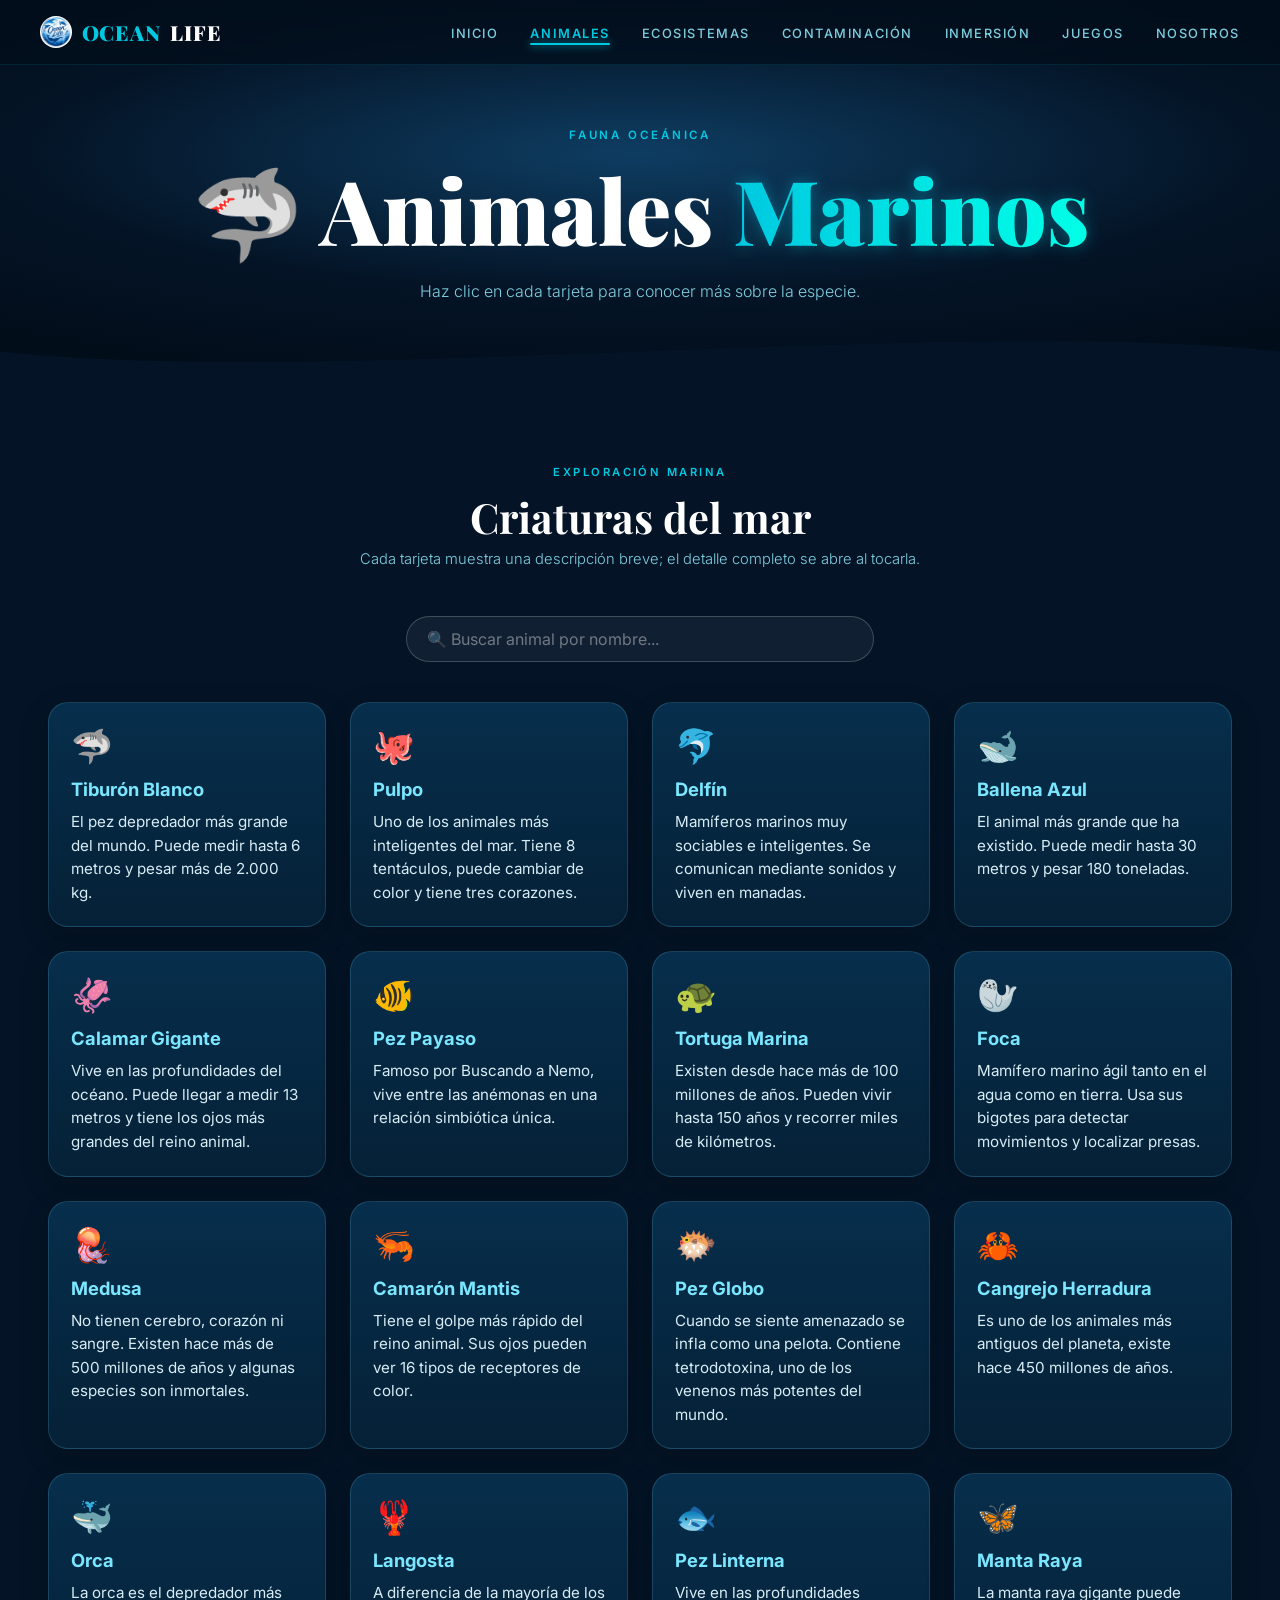
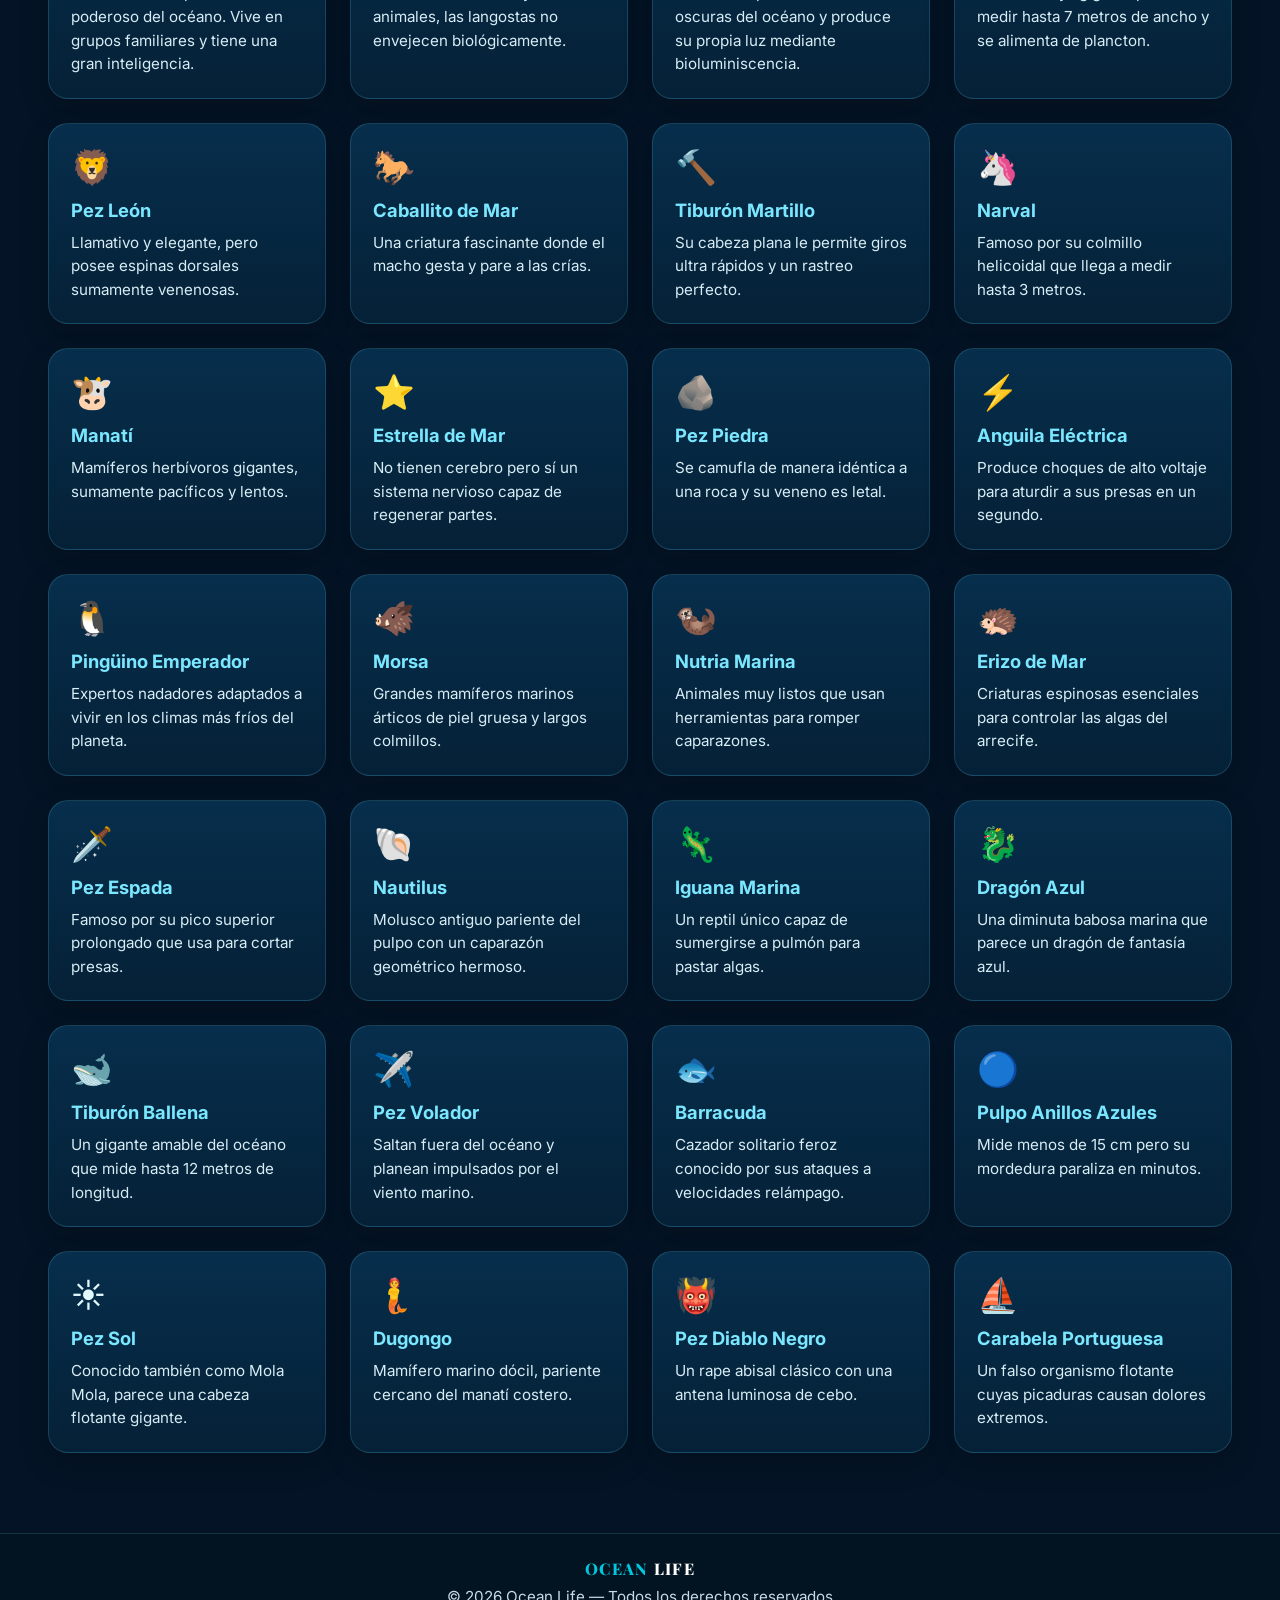
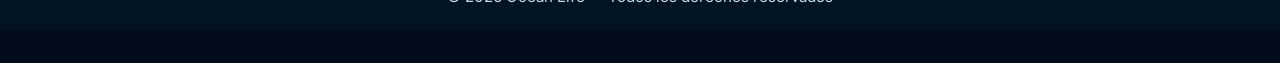
==== animales.html @ f6047b39 "Add files via upload" ====
<!DOCTYPE html>
<html lang="es">
<head>
  <meta charset="UTF-8" />
  <meta name="viewport" content="width=device-width, initial-scale=1.0"/>
  <title>Animales - Ocean Life</title>
  <link href="https://fonts.googleapis.com/css2?family=Playfair+Display:wght=700;900&family=Inter:wght=300;400;500;600&display=swap" rel="stylesheet"/>
  <link rel="stylesheet" href="Css/estilos.css"/>
  <style>
    .search-container {
      max-width: 500px;
      margin: 0 auto 2.5rem auto;
      padding: 0 1rem;
    }
    .search-input {
      width: 100%;
      padding: 12px 20px;
      font-size: 16px;
      font-family: 'Inter', sans-serif;
      color: #fff;
      background: rgba(255, 255, 255, 0.05);
      border: 1px solid rgba(255, 255, 255, 0.2);
      border-radius: 30px;
      outline: none;
      transition: all 0.3s ease;
      box-sizing: border-box;
    }
    .search-input:focus {
      background: rgba(255, 255, 255, 0.1);
      border-color: #3b82f6; 
      box-shadow: 0 0 15px rgba(59, 130, 246, 0.3);
    }
    .search-input::placeholder {
      color: rgba(255, 255, 255, 0.4);
    }
    .modal-img {
      width: 100%;
      height: 220px;
      object-fit: cover;
      object-position: center;
      display: block;
    }
  </style>
</head>
<body>
  <div id="scroll-progress-bar"></div>
<nav>
    <a href="index.html" class="nav-logo">
      <img src="Img/logo.png" alt="logo" style="width:32px;border-radius:50%;">
      OCEAN <span>LIFE</span>
    </a>
    <ul class="nav-links">
      <li><a href="index.html">Inicio</a></li>
      <li><a href="animales.html" class="active">Animales</a></li>
      <li><a href="ecosistemas.html">Ecosistemas</a></li>
      <li><a href="contaminacion.html">Contaminación</a></li>
      <li><a href="inmersion.html">Inmersión</a></li>
      <li><a href="juegos.html">Juegos</a></li>
      <li><a href="nosotros.html">Nosotros</a></li>
    </ul>
  </nav>

  <section class="hero" style="min-height:40vh; padding-top:8rem;">
    <p class="hero-eyebrow">Fauna oceánica</p>
    <h1>🦈 Animales <em>Marinos</em></h1>
    <p class="hero-sub">Haz clic en cada tarjeta para conocer más sobre la especie.</p>
    <div class="hero-wave">
      <svg viewBox="0 0 1440 80" xmlns="http://www.w3.org/2000/svg" preserveAspectRatio="none">
        <path d="M0,40 C360,80 1080,0 1440,40 L1440,80 L0,80 Z" fill="#041426"/>
      </svg>
    </div>
  </section>

  <section class="explore">
    <p class="section-label">Exploración marina</p>
    <h2>Criaturas del mar</h2>
    <p class="explore-sub">Cada tarjeta muestra una descripción breve; el detalle completo se abre al tocarla.</p>

    <div class="search-container">
      <input type="text" id="buscador" class="search-input" placeholder="🔍 Buscar animal por nombre...">
    </div>

    <div class="cards" id="cards-container">

      <div class="card" data-title="Tiburón Blanco" data-icon="🦈" data-img="Img/tiburon_blanco.jpeg" data-short="El pez depredador más grande del mundo." data-habitat="Océanos templados y cálidos." data-features="Puede medir hasta 6 metros y pesa más de 2.000 kg. Tiene varias hileras de dientes que se reemplazan continuamente." data-food="Peces, focas y otros animales marinos." data-extra="A pesar de su fama, los ataques a humanos son muy raros.">
        <div class="card-icon">🦈</div><h3>Tiburón Blanco</h3><p>El pez depredador más grande del mundo. Puede medir hasta 6 metros y pesar más de 2.000 kg.</p>
      </div>

      <div class="card" data-title="Pulpo" data-icon="🐙" data-img="Img/pulpo.jpeg" data-short="Uno de los animales más inteligentes del mar." data-habitat="Arrecifes, fondos marinos y cuevas submarinas." data-features="Tiene 8 brazos, cambia de color y posee tres corazones." data-food="Crustáceos, moluscos y peces pequeños." data-extra="Puede abrir frascos, resolver laberintos y usar herramientas.">
        <div class="card-icon">🐙</div><h3>Pulpo</h3><p>Uno de los animales más inteligentes del mar. Tiene 8 tentáculos, puede cambiar de color y tiene tres corazones.</p>
      </div>

      <div class="card" data-title="Delfín" data-icon="🐬" data-img="Img/delfin.jpeg" data-short="Mamíferos marinos sociables e inteligentes." data-habitat="Aguas cálidas y templadas de los océanos." data-features="Se comunican con sonidos y viven en grupos llamados manadas." data-food="Peces y calamares." data-extra="Usan ecolocalización para navegar y cazar.">
        <div class="card-icon">🐬</div><h3>Delfín</h3><p>Mamíferos marinos muy sociables e inteligentes. Se comunican mediante sonidos y viven en manadas.</p>
      </div>

      <div class="card" data-title="Ballena Azul" data-icon="🐋" data-img="Img/ballena_jorobada.jpeg" data-short="El animal más grande que ha existido en la Tierra." data-habitat="Océanos de todo el mundo." data-features="Puede medir hasta 30 metros y pesar unas 180 toneladas." data-food="Krill." data-extra="Sus cantos pueden escucharse a grandes distancias.">
        <div class="card-icon">🐋</div><h3>Ballena Azul</h3><p>El animal más grande que ha existido. Puede medir hasta 30 metros y pesar 180 toneladas.</p>
      </div>

      <div class="card" data-title="Calamar Gigante" data-icon="🦑" data-img="Img/calamar_gigante.jfif" data-short="Vive en las profundidades del océano." data-habitat="Zonas abisales profundas y oscuras." data-features="Puede medir hasta 13 metros y tiene ojos enormes." data-food="Peces y otros animales marinos." data-extra="Es una de las criaturas más misteriosas del océano.">
        <div class="card-icon">🦑</div><h3>Calamar Gigante</h3><p>Vive en las profundidades del océano. Puede llegar a medir 13 metros y tiene los ojos más grandes del reino animal.</p>
      </div>

      <div class="card" data-title="Pez Payaso" data-icon="🐠" data-img="Img/pez_payaso.jfif" data-short="Vive entre anémonas en una relación simbiótica." data-habitat="Arrecifes de coral del Indo-Pacífico." data-features="Posee una mucosidad que lo protege de las picaduras de la anémona." data-food="Pequeños invertebrados y restos orgánicos." data-extra="Todos nacen machos y pueden cambiar de sexo si hace falta.">
        <div class="card-icon">🐠</div><h3>Pez Payaso</h3><p>Famoso por Buscando a Nemo, vive entre las anémonas en una relación simbiótica única.</p>
      </div>

      <div class="card" data-title="Tortuga Marina" data-icon="🐢" data-img="Img/tortugas-marinas.jpg" data-short="Existe desde hace millones de años." data-habitat="Océanos tropicales y subtropicales." data-features="Puede vivir más de 100 años y recorrer grandes distancias." data-food="Algas, medusas, esponjas o crustáceos, según la especie." data-extra="Las hembras vuelven a la playa donde nacieron para poner sus huevos.">
        <div class="card-icon">🐢</div><h3>Tortuga Marina</h3><p>Existen desde hace más de 100 millones de años. Pueden vivir hasta 150 años y recorrer miles de kilómetros.</p>
      </div>

      <div class="card" data-title="Foca" data-icon="🦭" data-img="Img/foca.jfif" data-short="Mamífero marino ágil en agua y tierra." data-habitat="Costas frías y zonas polares." data-features="Usa sus bigotes para detectar movimientos y localizar presas." data-food="Peces y crustáceos." data-extra="Es una excelente buceadora y puede reducir su ritmo cardíaco bajo el agua.">
        <div class="card-icon">🦭</div><h3>Foca</h3><p>Mamífero marino ágil tanto en el agua como en tierra. Usa sus bigotes para detectar movimientos y localizar presas.</p>
      </div>

      <div class="card" data-title="Medusa" data-icon="🪼" data-img="Img/medusa.jfif" data-short="No tiene cerebro, corazón ni sangre." data-habitat="Todos los océanos del mundo." data-features="Su cuerpo es gelatinoso y está compuesto en gran parte por agua." data-food="Plancton y pequeños organismos." data-extra="Algunas especies pueden revertir su ciclo de vida.">
        <div class="card-icon">🪼</div><h3>Medusa</h3><p>No tienen cerebro, corazón ni sangre. Existen hace más de 500 millones de años y algunas especies son inmortales.</p>
      </div>

      <div class="card" data-title="Camarón Mantis" data-icon="🦐" data-img="Img/camaron mantis.jfif" data-short="Tiene uno de los golpes más rápidos del reino animal." data-habitat="Aguas tropicales y arrecifes." data-features="Posee ojos con visión de colores muy avanzada." data-food="Crustáceos, moluscos y peces pequeños." data-extra="Su golpe es tan fuerte que puede romper caparazones y vidrio de acuarios.">
        <div class="card-icon">🦐</div><h3>Camarón Mantis</h3><p>Tiene el golpe más rápido del reino animal. Sus ojos pueden ver 16 tipos de receptores de color.</p>
      </div>

      <div class="card" data-title="Pez Globo" data-icon="🐡" data-img="Img/pez_globo.jfif" data-short="Se infla para defenderse." data-habitat="Aguas tropicales y subtropicales." data-features="Posee tetrodotoxina, un veneno muy potente." data-food="Moluscos y pequeños invertebrados." data-extra="En Japón se prepara en el plato llamado fugu.">
        <div class="card-icon">🐡</div><h3>Pez Globo</h3><p>Cuando se siente amenazado se infla como una pelota. Contiene tetrodotoxina, uno de los venenos más potentes del mundo.</p>
      </div>

      <div class="card" data-title="Cangrejo Herradura" data-icon="🦀" data-img="Img/cangrejo_herradura.jfif" data-short="Es uno de los animales más antiguos del planeta." data-habitat="Fondos arenosos y costas poco profundas." data-features="Tiene sangre azul y aspecto de fósil viviente." data-food="Gusanos, moluscos y pequeños animales." data-extra="Su sangre se usa en medicina para detectar toxinas bacterianas.">
        <div class="card-icon">🦀</div><h3>Cangrejo Herradura</h3><p>Es uno de los animales más antiguos del planeta, existe hace 450 millones de años.</p>
      </div>

      <div class="card" data-title="Orca" data-icon="🐳" data-img="Img/orca.jfif" data-short="El depredador más poderoso del océano." data-habitat="Océanos fríos y templados." data-features="Vive en grupos familiares y tiene gran inteligencia." data-food="Peces, focas, pingüinos y otros mamíferos marinos." data-extra="Es una especie muy social y organizada.">
        <div class="card-icon">🐳</div><h3>Orca</h3><p>La orca es el depredador más poderoso del océano. Vive en grupos familiares y tiene una gran inteligencia.</p>
      </div>

      <div class="card" data-title="Langosta" data-icon="🦞" data-img="Img/langosta.jfif" data-short="Puede vivir muchísimos años." data-habitat="Fondos marinos rocosos." data-features="Crecen durante toda su vida y mudan su caparazón." data-food="Moluscos, peces y restos orgánicos." data-extra="Algunas pueden vivir más de 100 años.">
        <div class="card-icon">🦞</div><h3>Langosta</h3><p>A diferencia de la mayoría de los animales, las langostas no envejecen biológicamente.</p>
      </div>

      <div class="card" data-title="Pez Linterna" data-icon="🐟" data-img="Img/pez_linterna.jfif" data-short="Produce luz en las profundidades." data-habitat="Zonas abisales oscuras." data-features="Tiene fotóforos que emiten bioluminiscencia." data-food="Pequeños peces y crustáceos." data-extra="Usa su luz para atraer presas.">
        <div class="card-icon">🐟</div><h3>Pez Linterna</h3><p>Vive en las profundidades oscuras del océano y produce su propia luz mediante bioluminiscencia.</p>
      </div>

      <div class="card" data-title="Manta Raya" data-icon="🦋" data-img="Img/mantaraya.jfif" data-short="Es pacífica y elegante." data-habitat="Aguas tropicales y subtropicales." data-features="Puede medir hasta 7 metros de ancho." data-food="Plancton." data-extra="Nada con movimientos muy suaves y amplios.">
        <div class="card-icon">🦋</div><h3>Manta Raya</h3><p>La manta raya gigante puede medir hasta 7 metros de ancho y se alimenta de plancton.</p>
      </div>

      <div class="card" data-title="Pez León" data-icon="🦁" data-img="Img/pez leon.webp" data-short="Hermoso pero muy peligroso y venenoso." data-habitat="Arrecifes de coral del Indopacífico." data-features="Tiene espinas flotantes cargadas con poderosas toxinas." data-food="Peces pequeños y crustáceos." data-extra="Es una especie invasora problemática en el Mar Caribe.">
        <div class="card-icon">🦁</div><h3>Pez León</h3><p>Llamativo y elegante, pero posee espinas dorsales sumamente venenosas.</p>
      </div>

      <div class="card" data-title="Caballito de Mar" data-icon="🐎" data-img="Img/caballito de mar.jpg" data-short="El único animal donde el padre da a luz." data-habitat="Aguas poco profundas y praderas marinas." data-features="Tiene cola prensil para sujetarse y ojos independientes." data-food="Pequeños crustáceos flotantes." data-extra="La hembra deposita los huevos en la bolsa del macho.">
        <div class="card-icon">🐎</div><h3>Caballito de Mar</h3><p>Una criatura fascinante donde el macho gesta y pare a las crías.</p>
      </div>

      <div class="card" data-title="Tiburón Martillo" data-icon="🔨" data-img="Img/tiburon martillo.jfif" data-short="Su cabeza le da una visión de 360 grados." data-habitat="Aguas templadas y tropicales del mundo." data-features="Cabeza expandida en forma de T con ojos en los extremos." data-food="Rayas, calamares y otros peces." data-extra="Usa su extraña cabeza para rastrear campos eléctricos.">
        <div class="card-icon">🔨</div><h3>Tiburón Martillo</h3><p>Su cabeza plana le permite giros ultra rápidos y un rastreo perfecto.</p>
      </div>

      <div class="card" data-title="Narval" data-icon="🦄" data-img="Img/narval.jfif" data-short="El unicornio de los océanos árticos." data-habitat="Aguas frías del Océano Ártico." data-features="Los machos desarrollan un colmillo largo y retorcido." data-food="Bacalao, calamares y camarones." data-extra="Su cuerno es en realidad un diente lleno de nervios.">
        <div class="card-icon">🦄</div><h3>Narval</h3><p>Famoso por su colmillo helicoidal que llega a medir hasta 3 metros.</p>
      </div>

      <div class="card" data-title="Manatí" data-icon="🐮" data-img="Img/manati.jfif" data-short="Conocidos tiernamente como vacas marinas." data-habitat="Ríos lentos, estuarios y costas tropicales." data-features="Cuerpo robusto, piel grisácea y una cola en forma de cuchara." data-food="Hierbas marinas y plantas acuáticas." data-extra="Pasan hasta ocho horas al día comiendo vegetación.">
        <div class="card-icon">🐮</div><h3>Manatí</h3><p>Mamíferos herbívoros gigantes, sumamente pacíficos y lentos.</p>
      </div>

      <div class="card" data-title="Estrella de Mar" data-icon="⭐" data-img="Img/estrella de mar.jfif" data-short="Puede regenerar sus brazos perdidos." data-habitat="Fondos marinos de todos los océanos." data-features="Carecen de sangre y usan agua marina para bombear nutrientes." data-food="Moluscos como almejas y mejillones." data-extra="Si pierde un brazo, le crece uno nuevo en meses.">
        <div class="card-icon">⭐</div><h3>Estrella de Mar</h3><p>No tienen cerebro pero sí un sistema nervioso capaz de regenerar partes.</p>
      </div>

      <div class="card" data-title="Pez Piedra" data-icon="🪨" data-img="Img/pez piedra.jfif" data-short="El pez más venenoso de todo el mundo." data-habitat="Fondos rocosos o coralinos del Indopacífico." data-features="Camuflaje perfecto idéntico a una roca marina viva." data-food="Peces pequeños y camarones al acecho." data-extra="Su veneno puede ser mortal para los humanos si pisás uno.">
        <div class="card-icon">🪨</div><h3>Pez Piedra</h3><p>Se camufla de manera idéntica a una roca y su veneno es letal.</p>
      </div>

      <div class="card" data-title="Anguila Eléctrica" data-icon="⚡" data-img="Img/anguila electrica.jfif" data-short="Capaz de generar fuertes descargas eléctricas." data-habitat="Cuencas fluviales costeras y aguas densas." data-features="Órganos especiales que producen hasta 600 voltios." data-food="Peces, anfibios y aves pequeñas." data-extra="Usan la electricidad para cazar and defenderse.">
        <div class="card-icon">⚡</div><h3>Anguila Eléctrica</h3><p>Produce choques de alto voltaje para aturdir a sus presas en un segundo.</p>
      </div>

      <div class="card" data-title="Pingüino Emperador" data-icon="🐧" data-img="Img/pinguino emperador.jfif" data-short="Aves que cambiaron el vuelo por el nado." data-habitat="Las heladas costas de la Antártida." data-features="Plumaje denso e impermeable que los aísla del frío." data-food="Peces, krill y calamares." data-extra="Pueden sumergirse a más de 500 metros bajo el agua.">
        <div class="card-icon">🐧</div><h3>Pingüino Emperador</h3><p>Expertos nadadores adaptados a vivir en los climas más fríos del planeta.</p>
      </div>

      <div class="card" data-title="Morsa" data-icon="🐗" data-img="Img/morsa.jfif" data-short="Reconocibles por sus gigantescos colmillos." data-habitat="Regiones polares y mares árticos." data-features="Grandes colmillos de marfil y bigotes muy gruesos." data-food="Almejas, caracoles y organismos del fondo." data-extra="Usan sus colmillos para trepar al hielo y defenderse.">
        <div class="card-icon">🐗</div><h3>Morsa</h3><p>Grandes mamíferos marinos árticos de piel gruesa y largos colmillos.</p>
      </div>

      <div class="card" data-title="Nutria Marina" data-icon="🦦" data-img="Img/nutria.jfif" data-short="Usan piedras para abrir sus alimentos." data-habitat="Bosques de kelp y costas del Pacífico Norte." data-features="El pelaje más denso de todo el reino animal." data-food="Erizos de mar, cangrejos y almejas." data-extra="Duermen flotando de espaldas agarradas de algas.">
        <div class="card-icon">🦦</div><h3>Nutria Marina</h3><p>Animales muy listos que usan herramientas para romper caparazones.</p>
      </div>

      <div class="card" data-title="Erizo de Mar" data-icon="🦔" data-img="Img/erizo de mar.jfif" data-short="Cubiertos por una armadura de espinas móviles." data-habitat="Fondos rocosos y arrecifes de coral." data-features="Cuerpo esférico con púas afiladas defensivas." data-food="Algas y pequeños restos orgánicos." data-extra="Se mueven usando pequeños pies con ventosas escondidos.">
        <div class="card-icon">🦔</div><h3>Erizo de Mar</h3><p>Criaturas espinosas esenciales para controlar las algas del arrecife.</p>
      </div>

      <div class="card" data-title="Pez Espada" data-icon="🗡️" data-img="Img/pez espada.jfif" data-short="Veloz depredador con un pico afilado." data-habitat="Océanos tropicales y templados de todo el mundo." data-features="Pico largo, aplanado y afilado similar a una espada." data-food="Calamares, atunes y peces voladores." data-extra="Alcanzan velocidades de hasta 90 km/h al cazar.">
        <div class="card-icon">🗡️</div><h3>Pez Espada</h3><p>Famoso por su pico superior prolongado que usa para cortar presas.</p>
      </div>

      <div class="card" data-title="Nautilus" data-icon="🐚" data-img="Img/nautilus.jfif" data-short="Un fósil viviente con una concha perfecta." data-habitat="Pendientes de arrecifes profundos del Pacífico." data-features="Concha espiral dividida en cámaras con gas para flotar." data-food="Cangrejos, carroña y peces pequeños." data-extra="No ha cambiado casi nada en 400 millones de años.">
        <div class="card-icon">🐚</div><h3>Nautilus</h3><p>Molusco antiguo pariente del pulpo con un caparazón geométrico hermoso.</p>
      </div>

      <div class="card" data-title="Iguana Marina" data-icon="🦎" data-img="Img/iguana marina.jfif" data-short="El único lagarto que busca comida en el mar." data-habitat="Costas rocosas de las Islas Galápagos." data-features="Garras fuertes para aferrarse a rocas bajo el agua fuerte." data-food="Algas marinas adheridas a las piedras." data-extra="Expulsan el exceso de sal marina estornudando.">
        <div class="card-icon">🦎</div><h3>Iguana Marina</h3><p>Un reptil único capaz de sumergirse a pulmón para pastar algas.</p>
      </div>

      <div class="card" data-title="Dragón Azul" data-icon="🐉" data-img="Img/dragon azul.jfif" data-short="Un nudibranquio flotante hermoso y venenoso." data-habitat="Aguas templadas y tropicales en mar abierto." data-features="Flota boca arriba usando la tensión superficial del agua." data-food="Carabelas portuguesas (medusas venenosas)." data-extra="Roba el veneno de sus presas para usarlo como defensa.">
        <div class="card-icon">🐉</div><h3>Dragón Azul</h3><p>Una diminuta babosa marina que parece un dragón de fantasía azul.</p>
      </div>

      <div class="card" data-title="Tiburón Ballena" data-icon="🐋" data-img="Img/tiburon ballena.jfif" data-short="El pez más grande existente en la actualidad." data-habitat="Mares cálidos y de características tropicales." data-features="Piel gris con un patrón hermoso de manchas blancas únicas." data-food="Plancton, krill y larvas de cangrejo." data-extra="Son totalmente dóciles y los buzos nadan con ellos.">
        <div class="card-icon">🐋</div><h3>Tiburón Ballena</h3><p>Un gigante amable del océano que mide hasta 12 metros de longitud.</p>
      </div>

      <div class="card" data-title="Pez Volador" data-icon="✈️" data-img="Img/pez volador.jfif" data-short="Capaz de planear largas distancias fuera del agua." data-habitat="Aguas superficiales tropicales de mar abierto." data-features="Aletas pectorales muy grandes que actúan como alas." data-food="Plancton y pequeños organismos superficiales." data-extra="Pueden planear más de 200 metros para escapar de depredadores.">
        <div class="card-icon">✈️</div><h3>Pez Volador</h3><p>Saltan fuera del océano y planean impulsados por el viento marino.</p>
      </div>

      <div class="card" data-title="Barracuda" data-icon="🐟" data-img="Img/barracuda.jfif" data-short="Depredador veloz de dientes afilados como dagas." data-habitat="Sistemas de arrecifes tropicales y manglares." data-features="Cuerpo alargado e hidrodinámico con mandíbulas prominentes." data-food="Peces de arrecife y calamares." data-extra="Les atraen los objetos brillantes que reflejan luz bajo el agua.">
        <div class="card-icon">🐟</div><h3>Barracuda</h3><p>Cazador solitario feroz conocido por sus ataques a velocidades relámpago.</p>
      </div>

      <div class="card" data-title="Pulpo de Anillos Azules" data-icon="🔵" data-img="Img/pulpo anillos azules.jfif" data-short="Pequeño pero con uno de los venenos más letales." data-habitat="Arrecifes de coral y charcos intermareales del Pacífico." data-features="Muestra anillos azules brillantes cuando se siente amenazado." data-food="Cangrejos, camarones y peces heridos." data-extra="Su veneno no tiene antídoto conocido todavía.">
        <div class="card-icon">🔵</div><h3>Pulpo Anillos Azules</h3><p>Mide menos de 15 cm pero su mordedura paraliza en minutos.</p>
      </div>

      <div class="card" data-title="Pez Sol" data-icon="☀️" data-img="Img/pez sol.jfif" data-short="El pez óseo más pesado del planeta." data-habitat="Aguas templadas y tropicales de todo el mundo." data-features="Cuerpo aplastado lateralmente, enorme y sin cola verdadera." data-food="Medusas, zooplancton y calamares." data-extra="Les gusta flotar de lado en la superficie para calentarse.">
        <div class="card-icon">☀️</div><h3>Pez Sol</h3><p>Conocido también como Mola Mola, parece una cabeza flotante gigante.</p>
      </div>

      <div class="card" data-title="Dugongo" data-icon="🧜" data-img="Img/dugongo.jfif" data-short="El primo marino de los elefantes terrestres." data-habitat="Aguas costeras pacíficas y manglares." data-features="Cola bífida como un delfín pero boca adaptada a pastar." data-food="Hierbas marinas de fondos poco profundos." data-extra="Dieron origen a los mitos antiguos de las sirenas.">
        <div class="card-icon">🧜</div><h3>Dugongo</h3><p>Mamífero marino dócil, pariente cercano del manatí costero.</p>
      </div>

      <div class="card" data-title="Pez Diablo Negro" data-icon="👹" data-img="Img/pez litnerna.jfif" data-short="Terrorífica criatura de la zona abisal." data-habitat="Profundidades extremas a más de 2000 metros." data-features="Boca gigante repleta de dientes transparentes agudos." data-food="Cualquier pez que quepa en su estómago expandible." data-extra="La hembra lleva al macho pegado como un parásito pequeño.">
        <div class="card-icon">👹</div><h3>Pez Diablo Negro</h3><p>Un rape abisal clásico con una antena luminosa de cebo.</p>
      </div>

      <div class="card" data-title="Carabela Portuguesa" data-icon="⛵" data-img="Img/carabela portuguesa.jfif" data-short="No es una medusa, es una colonia flotante." data-habitat="Mares abiertos cálidos del Atlántico e Índico." data-features="Vela superior inflada de gas y tentáculos eternos venenosos." data-food="Peces pequeños atrapados en sus redes." data-extra="Sus filamentos pueden medir hasta 50 metros de largo.">
        <div class="card-icon">⛵</div><h3>Carabela Portuguesa</h3><p>Un falso organismo flotante cuyas picaduras causan dolores extremos.</p>
      </div>

    </div>
  </section>

  <dialog class="modal-content" id="animalDialog" aria-labelledby="dialogTitle" aria-describedby="dialogDesc">
    <button class="modal-close" id="modalClose">&times;</button>
    <img src="" alt="" class="modal-img" id="modalImg">
    <div class="modal-title-container">
      <span class="modal-icon" id="modalIcon"></span>
      <h3 class="modal-title" id="dialogTitle"></h3>
    </div>
    <p class="modal-text" id="dialogDesc"></p>
    <div class="modal-info">
      <p><strong>Lugar donde vive:</strong> <span id="modalHabitat"></span></p>
      <p><strong>Características:</strong> <span id="modalFeatures"></span></p>
      <p><strong>Alimentación:</strong> <span id="modalFood"></span></p>
      <p><strong>Dato extra:</strong> <span id="modalExtra"></span></p>
    </div>
  </dialog>

  <footer>
    <p class="footer-logo">OCEAN <span>LIFE</span></p>
    <p class="footer-copy">© 2026 Ocean Life — Todos los derechos reservados</p>
  </footer>

  <script>
    const cards = document.querySelectorAll('.card');
    const dialog = document.getElementById('animalDialog');
    const closeBtn = document.getElementById('modalClose');
    const buscador = document.getElementById('buscador'); 
    const modalImg = document.getElementById('modalImg');
    const modalIcon = document.getElementById('modalIcon');
    const dialogTitle = document.getElementById('dialogTitle');
    const dialogDesc = document.getElementById('dialogDesc');
    const modalHabitat = document.getElementById('modalHabitat');
    const modalFeatures = document.getElementById('modalFeatures');
    const modalFood = document.getElementById('modalFood');
    const modalExtra = document.getElementById('modalExtra');

    let lastFocused = null;

    buscador.addEventListener('input', (e) => {
      const termino = e.target.value.toLowerCase().trim();

      cards.forEach(card => {
        const nombreAnimal = card.dataset.title.toLowerCase();
        if (nombreAnimal.includes(termino)) {
          card.style.display = "block"; 
        } else {
          card.style.display = "none"; 
        }
      });
    });
    
    cards.forEach(card => {
      card.addEventListener('click', () => {
        lastFocused = card;
        modalImg.src = card.dataset.img;
        modalImg.alt = card.dataset.title;
        modalIcon.textContent = card.dataset.icon;
        dialogTitle.textContent = card.dataset.title;
        dialogDesc.textContent = card.dataset.short;
        modalHabitat.textContent = card.dataset.habitat;
        modalFeatures.textContent = card.dataset.features;
        modalFood.textContent = card.dataset.food;
        modalExtra.textContent = card.dataset.extra;
        dialog.showModal();
        closeBtn.focus({ preventScroll: true });
      });
    });

    function closeDialog() {
      dialog.close();
      if (lastFocused) lastFocused.focus();
    }

    closeBtn.addEventListener('click', closeDialog);

    dialog.addEventListener('click', (e) => {
      const rect = dialog.getBoundingClientRect();
      const inside = (
        rect.top <= e.clientY && e.clientY <= rect.top + rect.height &&
        rect.left <= e.clientX && e.clientX <= rect.left + rect.width
      );
      if (!inside) closeDialog();
    });
  </script>
  <script>
  window.addEventListener('scroll', () => {
    const progressBar = document.getElementById('scroll-progress-bar');
    if (progressBar) {
      const winScroll = document.documentElement.scrollTop || document.body.scrollTop;
      const height = document.documentElement.scrollHeight - document.documentElement.clientHeight;
      const scrolled = (winScroll / height) * 100;
      progressBar.style.width = scrolled + '%';
    }
  });
</script>
  <script src="efecto.js"></script>
<button id="btn-back-to-top" title="Volver arriba" aria-label="Volver arriba">↑</button>
</body>
</html>
---- Css/estilos.css ----
*, *::before, *::after { 
  box-sizing: border-box; 
  margin: 0; 
  padding: 0; 
}
:root {
  --deep:    #020d1a;
  --abyss:   #041426;
  --navy:    #0a2540;
  --ocean:   #0e3d62;
  --cyan:    #00c8e0;
  --glow:    #00ffe7;
  --light:   #e0f7fc;
  --muted:   #7ecfe0;
  --white:   #ffffff;
}
body.light-mode {
  --deep:    #f0f9ff;
  --abyss:   #e0f2fe;
  --navy:    #bae6fd;
  --ocean:   #7dd3fc;
  --cyan:    #0284c7;
  --glow:    #0369a1;
  --light:   #0f172a;
  --muted:   #334155;
  --white:   #1e293b;
}

body.light-mode nav {
  background: rgba(240, 249, 255, 0.85);
  border-bottom: 1px solid rgba(2, 132, 199, 0.2);
}

body.light-mode .card {
  background: linear-gradient(180deg, rgba(255, 255, 255, 0.9), rgba(224, 242, 254, 0.9));
  border: 1px solid rgba(2, 132, 199, 0.2);
}

body.light-mode .card h3 {
  color: #0369a1;
}

body.light-mode .card p {
  color: #334155;
}
html { 
  scroll-behavior: smooth; 
}
body {
  font-family: 'Inter', 'Segoe UI', Arial, sans-serif;
  background: var(--deep);
  color: var(--light);
  overflow-x: hidden;
}
nav {
  position: fixed; top: 0; left: 0; width: 100%; z-index: 100;
  padding: 1rem 2.5rem;
  display: flex; align-items: center; justify-content: space-between;
  background: rgba(2,13,26,0.7);
  backdrop-filter: blur(14px);
  border-bottom: 1px solid rgba(0,200,224,0.12);
}
.nav-logo {
  display: flex; align-items: center; gap: 0.6rem;
  font-family: 'Playfair Display', Georgia, serif;
  font-size: 1.3rem; font-weight: 900;
  color: var(--cyan); text-decoration: none; letter-spacing: 0.04em;
}
.nav-logo span { color: var(--white); }
.nav-links { display: flex; gap: 2rem; list-style: none; }
.nav-links a {
  text-decoration: none; font-size: 0.8rem; font-weight: 500;
  color: var(--muted); letter-spacing: 0.12em; text-transform: uppercase;
  transition: color 0.2s;
}
.nav-links a:hover { color: var(--cyan); }

/* SECCIÓN ACTIVA EN EL MENÚ CON LÍNEA INDICADORA */
.nav-links a.active {
  color: var(--cyan) !important;
  font-weight: 600;
  position: relative;
}
.nav-links a.active::after {
  content: '';
  position: absolute;
  bottom: -4px;
  left: 0;
  width: 100%;
  height: 2px;
  background-color: var(--cyan);
  border-radius: 2px;
  box-shadow: 0 0 8px var(--cyan);
}

.hero {
  min-height: 100vh;
  display: flex; flex-direction: column;
  align-items: center; justify-content: center; text-align: center;
  padding: 6rem 1.5rem 5rem;
  position: relative; overflow: hidden;
  background: radial-gradient(ellipse 80% 60% at 50% 40%, #0e3d62 0%, #041426 60%, #020d1a 100%);
}
.bubbles { position: absolute; inset: 0; pointer-events: none; }
.bubble {
  position: absolute; border-radius: 50%;
  background: rgba(0,200,224,0.12);
  animation: rise linear infinite;
}
.bubble:nth-child(1) { width:12px;height:12px;left:10%;animation-duration:9s;animation-delay:0s; }
.bubble:nth-child(2) { width:20px;height:20px;left:25%;animation-duration:13s;animation-delay:2s; }
.bubble:nth-child(3) { width:8px;height:8px;left:40%;animation-duration:7s;animation-delay:4s; }
.bubble:nth-child(4) { width:16px;height:16px;left:60%;animation-duration:11s;animation-delay:1s; }
.bubble:nth-child(5) { width:24px;height:24px;left:75%;animation-duration:15s;animation-delay:3s; }
.bubble:nth-child(6) { width:10px;height:10px;left:88%;animation-duration:8s;animation-delay:5s; }
@keyframes rise {
  0%   { bottom:-60px; opacity:0; }
  10%  { opacity:0.6; }
  90%  { opacity:0.3; }
  100% { bottom:110%; opacity:0; }
}
.hero-wave { position:absolute; bottom:-2px; left:0; width:100%; line-height:0; }
.hero-wave svg { display:block; width:100%; }
.hero-eyebrow {
  font-size: 0.72rem; letter-spacing: 0.25em; text-transform: uppercase;
  color: var(--cyan); font-weight: 600; margin-bottom: 1.2rem;
  animation: fadeUp 0.8s 0.2s both;
}
.hero h1 {
  font-family: 'Playfair Display', Georgia, serif;
  font-size: clamp(2.8rem, 7vw, 6rem);
  font-weight: 900; line-height: 1.08; color: var(--white);
  animation: fadeUp 0.8s 0.4s both;
}
.hero h1 em {
  font-style: normal;
  background: linear-gradient(90deg, var(--cyan), var(--glow));
  -webkit-background-clip: text; -webkit-text-fill-color: transparent;
  filter: drop-shadow(0 0 8px rgba(0, 200, 224, 0.4));
}
.hero-sub {
  margin-top: 1.2rem; max-width: 520px;
  font-size: 1rem; font-weight: 300; line-height: 1.75; color: var(--muted);
  animation: fadeUp 0.8s 0.6s both;
}
.btn-primary {
  margin-top: 2.2rem;
  display: inline-block; padding: 0.85rem 2.4rem;
  background: linear-gradient(135deg, var(--cyan), #007fa3);
  color: var(--deep); font-weight: 700; font-size: 0.88rem;
  letter-spacing: 0.06em; text-transform: uppercase;
  border-radius: 50px; text-decoration: none; border: none; cursor: pointer;
  box-shadow: 0 0 28px rgba(0,200,224,0.35);
  transition: transform 0.2s, box-shadow 0.2s;
  animation: fadeUp 0.8s 0.8s both;
}
.btn-primary:hover { transform: translateY(-3px); box-shadow: 0 0 42px rgba(0,255,231,0.5); }
@keyframes fadeUp {
  from { opacity:0; transform:translateY(24px); }
  to   { opacity:1; transform:translateY(0); }
}

/* SECCIÓN PRINCIPAL ENSANCHADA PARA LLENAR LOS LATERALES */
.explore { 
  background: var(--abyss); 
  padding: 5rem 3rem; 
  text-align: center; 
  max-width: 1450px; 
  margin: 0 auto; 
}
.section-label {
  font-size: 0.7rem; letter-spacing: 0.22em; text-transform: uppercase;
  color: var(--cyan); font-weight: 600; margin-bottom: 0.6rem;
}
.explore h2 {
  font-family: 'Playfair Display', Georgia, serif;
  font-size: clamp(1.8rem, 4vw, 2.6rem); color: var(--white); margin-bottom: 0.4rem;
}
.explore-sub { color: var(--muted); font-size: 0.92rem; font-weight: 300; margin-bottom: 3rem; }

/* GRILLA DE TARJETAS AMPLIADA */
.cards {
  display: grid;
  grid-template-columns: repeat(auto-fit, minmax(260px, 1fr));
  gap: 24px;
  max-width: 100%;
  margin: 0 auto;
}

/* EFECTO NEÓN SUAVIZADO Y ANIMACIÓN EN TARJETAS */
.card {
  position: relative;
  overflow: hidden;
  background: linear-gradient(180deg, rgba(7, 48, 78, 0.96), rgba(5, 34, 56, 0.96));
  border: 1px solid rgba(123, 231, 255, 0.16);
  border-radius: 20px;
  padding: 22px;
  text-align: left;
  box-shadow: 0 10px 28px rgba(0, 0, 0, 0.22);
  transition: transform 0.25s ease, box-shadow 0.25s ease, border-color 0.25s ease;
  display: block;
  color: inherit;
  text-decoration: none;
  cursor: pointer;
}
.card:hover {
  transform: translateY(-6px) scale(1.01);
  border-color: rgba(0, 200, 224, 0.6) !important;
  box-shadow: 0 0 15px rgba(0, 200, 224, 0.2), 0 14px 30px rgba(0, 0, 0, 0.4) !important;
}
.card-icon { 
  font-size: 2.1rem; 
  margin-bottom: 12px; 
  transition: transform 0.3s ease;
}
.card:hover .card-icon {
  transform: scale(1.15) rotate(5deg);
}
.card h3 {
  margin: 0 0 10px;
  font-size: 1.15rem;
  color: #7be7ff;
}
.card p {
  margin: 0;
  color: #d7ecf4;
  line-height: 1.55;
  font-size: 0.95rem;
}

.stats {
  background: linear-gradient(90deg, #0a2540, #0e3d62, #0a2540);
  padding: 3.5rem 2rem;
  display: flex; justify-content: center; gap: 4rem; flex-wrap: wrap;
  border-top: 1px solid rgba(0,200,224,0.1);
  border-bottom: 1px solid rgba(0,200,224,0.1);
}
.stat { text-align: center; }
.stat-number {
  font-family: 'Playfair Display', Georgia, serif;
  font-size: 2.4rem; font-weight: 900;
  background: linear-gradient(135deg, var(--cyan), var(--glow));
  -webkit-background-clip: text; -webkit-text-fill-color: transparent;
}
.stat-label { font-size: 0.78rem; color: var(--muted); letter-spacing: 0.1em; margin-top: 0.3rem; }

/* MODAL Y COMPONENTES ADICIONALES */
dialog.modal-content {
  border: none;
  border-radius: 22px;
  width: min(760px, 92vw);
  padding: 24px;
  background: #07233a;
  color: white;
  box-shadow: 0 20px 60px rgba(0, 0, 0, 0.55);
  position: fixed !important;
  top: 50% !important;
  left: 50% !important;
  transform: translate(-50%, -50%) !important;
  margin: 0 !important;
}
dialog::backdrop {
  background: rgba(0, 0, 0, 0.75);
}
.modal-close {
  position: absolute;
  top: 12px;
  right: 16px;
  border: none;
  background: transparent;
  color: white;
  font-size: 2rem;
  cursor: pointer;
}
.modal-img {
  width: 100% !important;
  max-height: 250px !important;
  height: auto !important;
  object-fit: contain !important;
  object-position: center !important;
  display: block !important;
  margin: 0 auto 16px auto !important;
  border-radius: 12px;
  background-color: transparent !important;
}
.modal-title-container {
  display: flex;
  align-items: center;
  gap: 10px;
  margin-bottom: 10px;
}
.modal-icon { font-size: 2rem; }
.modal-title {
  margin: 0;
  color: #7be7ff;
  font-family: 'Playfair Display', serif;
}
.modal-text {
  color: #d7ecf4;
  line-height: 1.6;
  margin-bottom: 1rem;
}
.modal-info p {
  margin: 10px 0;
  line-height: 1.6;
  color: #eef9ff;
}
.modal-info strong { color: #7be7ff; }

/* FILTROS Y QUIZ */
.eco-filtros {
  display: flex; gap: 8px; flex-wrap: wrap; justify-content: center; margin-bottom: 2rem;
}
.eco-tab {
  padding: 6px 18px; border-radius: 20px;
  border: 1px solid rgba(255,255,255,0.2);
  background: transparent; color: rgba(255,255,255,0.6);
  font-size: 13px; cursor: pointer; transition: all .2s;
  font-family: 'Inter', sans-serif;
}
.eco-tab.active, .eco-tab:hover {
  background: rgba(255,255,255,0.1); color: #fff; border-color: rgba(255,255,255,0.4);
}
.quiz-box {
  max-width: 680px; margin: 0 auto;
  background: rgba(14,61,98,0.35);
  border: 1px solid rgba(0,200,224,0.2);
  border-radius: 20px; padding: 2.5rem;
  backdrop-filter: blur(10px); text-align: left;
}
.opciones {
  display: grid; grid-template-columns: 1fr 1fr; gap: 0.9rem; margin-bottom: 1.5rem;
}
.opcion-btn {
  background: rgba(10,37,64,0.7);
  border: 1px solid rgba(0,200,224,0.25);
  color: var(--light); border-radius: 12px;
  padding: 1rem 1.2rem; font-size: 0.9rem;
  cursor: pointer; text-align: left; transition: background 0.2s;
}

footer {
  text-align: center;
  padding: 24px 16px;
  background: rgba(3, 20, 34, 0.96);
  border-top: 1px solid rgba(123, 231, 255, 0.15);
}
.footer-logo {
  margin: 0 0 8px; font-weight: 800; letter-spacing: 0.08em;
  font-family: 'Playfair Display', Georgia, serif;
  color: var(--cyan);
}
.footer-logo span { color: var(--white); }
.footer-copy { margin: 0; color: #c7dbe7; font-size: 0.95rem; }

/* EFECTO SCROLL REVEAL (Aparición al deslizar) */
.reveal-on-scroll {
  opacity: 0;
  transform: translateY(30px);
  transition: opacity 0.6s cubic-bezier(0.16, 1, 0.3, 1), 
              transform 0.6s cubic-bezier(0.16, 1, 0.3, 1);
  will-change: opacity, transform;
}
.reveal-on-scroll.is-visible {
  opacity: 1;
  transform: translateY(0);
}

/* RESPONSIVE */
@media (max-width: 768px) {
  nav {
    flex-direction: column;
    gap: 14px;
    padding: 14px 18px;
  }
  .nav-links {
    flex-wrap: wrap;
    justify-content: center;
    gap: 14px;
  }
  .opciones {
    grid-template-columns: 1fr;
  }
}
#scroll-progress-bar {
  position: fixed;
  top: 0;
  left: 0;
  height: 5px;
  width: 0%; 
  background: linear-gradient(90deg, #00c8e0, #00ffe7);
  box-shadow: 0 0 15px #00c8e0;
  z-index: 999999;
  pointer-events: none;
}
#btn-back-to-top {
  position: fixed;
  bottom: 25px;
  right: 25px;
  width: 45px;
  height: 45px;
  border-radius: 50%;
  background: rgba(3, 20, 34, 0.85);
  color: var(--cyan, #00c8e0);
  border: 2px solid var(--cyan, #00c8e0);
  font-size: 20px;
  font-weight: bold;
  cursor: pointer;
  display: flex;
  align-items: center;
  justify-content: center;
  box-shadow: 0 0 12px rgba(0, 200, 224, 0.3);
  z-index: 9999;
  opacity: 0;
  visibility: hidden;
  transition: all 0.3s ease;
  backdrop-filter: blur(4px);
}

#btn-back-to-top.show {
  opacity: 1;
  visibility: visible;
}

#btn-back-to-top:hover {
  background: var(--cyan, #00c8e0);
  color: #031422;
  box-shadow: 0 0 20px rgba(0, 200, 224, 0.8);
  transform: translateY(-3px);
}
.tarjeta, 
.card, 
.ecosistema-card, 
.contenedor-tarjeta,
.juego-card {
  transition: transform 0.3s cubic-bezier(0.25, 0.8, 0.25, 1), 
              box-shadow 0.3s cubic-bezier(0.25, 0.8, 0.25, 1), 
              border-color 0.3s ease !important;
}

.tarjeta:hover, 
.card:hover, 
.ecosistema-card:hover, 
.contenedor-tarjeta:hover,
.juego-card:hover {
  transform: translateY(-6px) scale(1.01);
  box-shadow: 0 10px 30px rgba(0, 200, 224, 0.25), 
              inset 0 0 15px rgba(0, 200, 224, 0.15);
  border-color: var(--cyan, #00c8e0);
}

/* 2. Botones interactivos principales */
button, 
.btn, 
.cta-button,
nav a {
  transition: all 0.3s ease !important;
}

button:hover, 
.btn:hover, 
.cta-button:hover {
  transform: translateY(-2px);
  box-shadow: 0 0 18px rgba(0, 200, 224, 0.6);
}

/* 3. Enlaces del menú superior (Navbar) */
nav a:hover {
  color: var(--cyan, #00c8e0) !important;
  text-shadow: 0 0 10px rgba(0, 200, 224, 0.8);
}
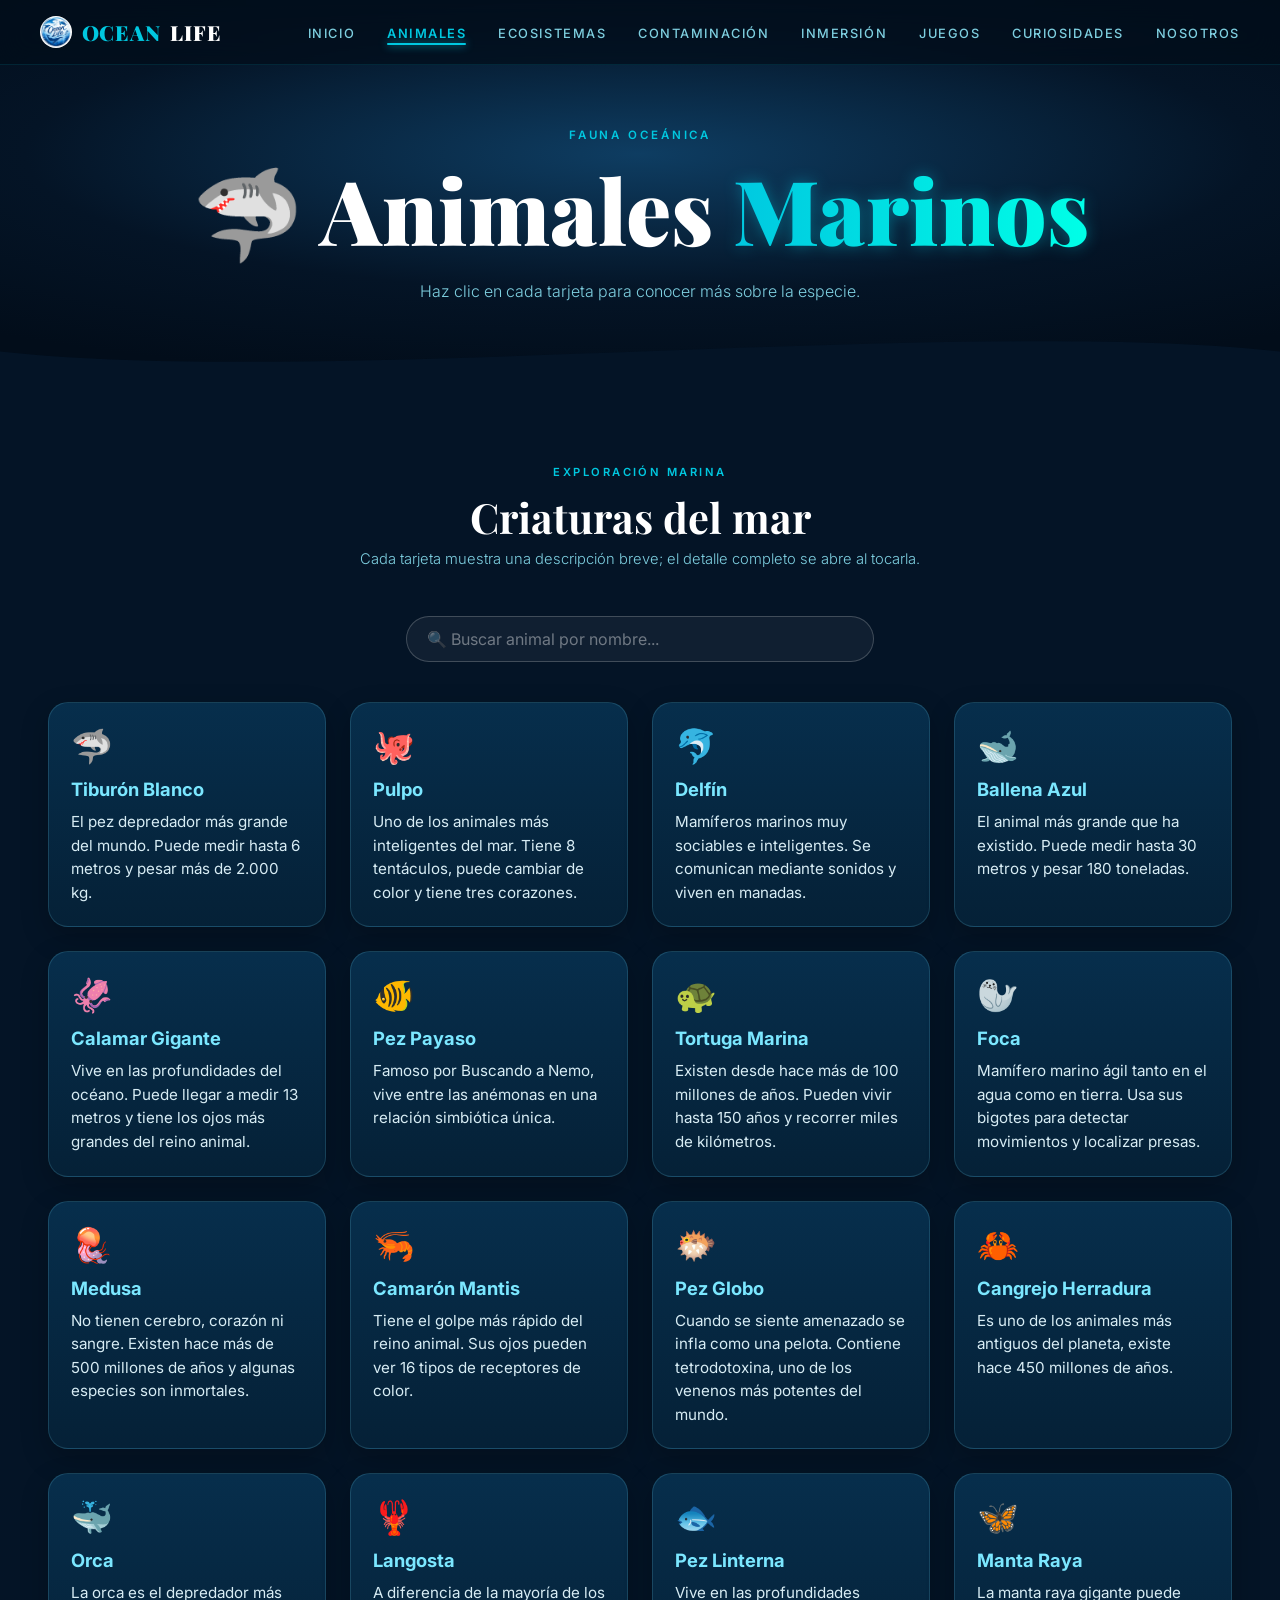
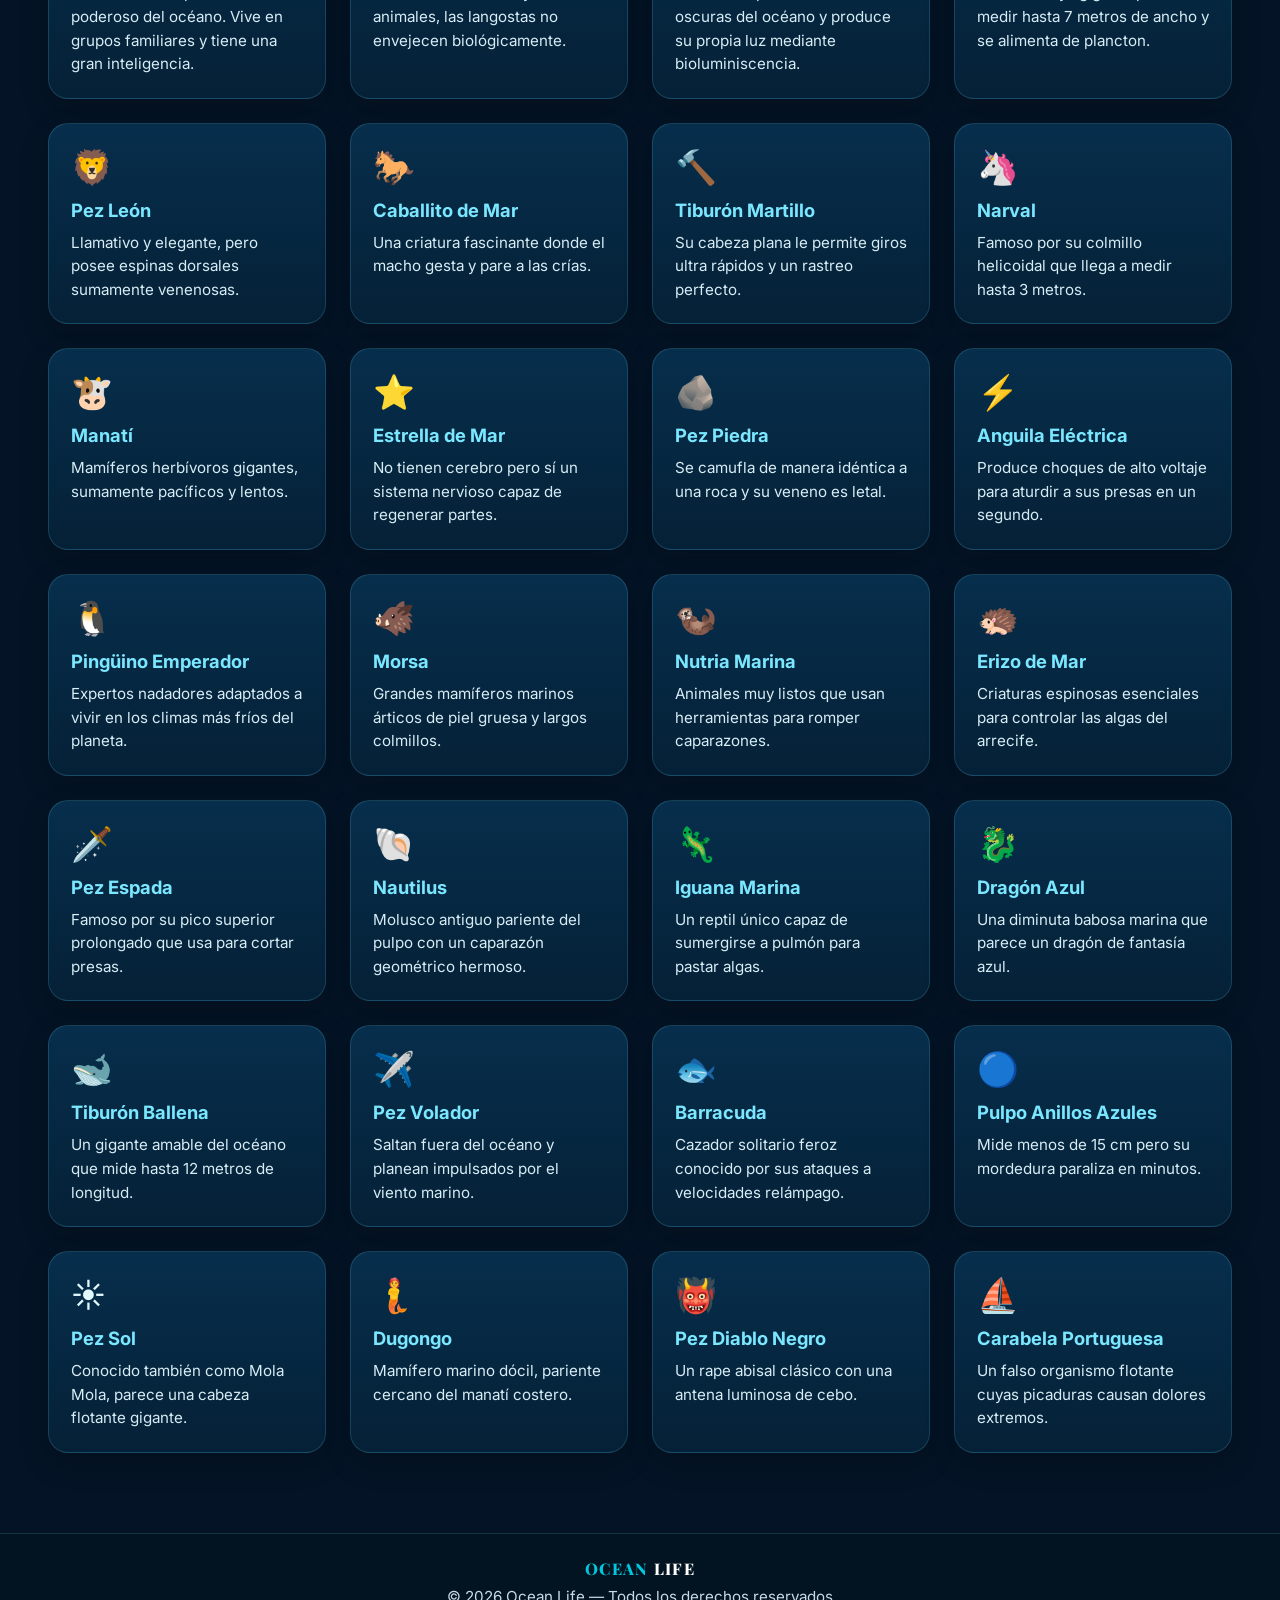
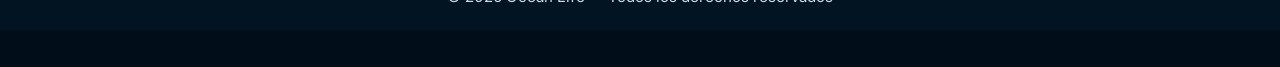
==== commit 6dcdb4ac: "Agregar enlace a Curiosidades en el menú de todas las páginas Co-Authored-By: Claude Opus 5.5 <norep" ====
--- a/animales.html
+++ b/animales.html
@@ -56,6 +56,7 @@
       <li><a href="contaminacion.html">Contaminación</a></li>
       <li><a href="inmersion.html">Inmersión</a></li>
       <li><a href="juegos.html">Juegos</a></li>
+      <li><a href="curiosidades.html">Curiosidades</a></li>
       <li><a href="nosotros.html">Nosotros</a></li>
     </ul>
   </nav>
